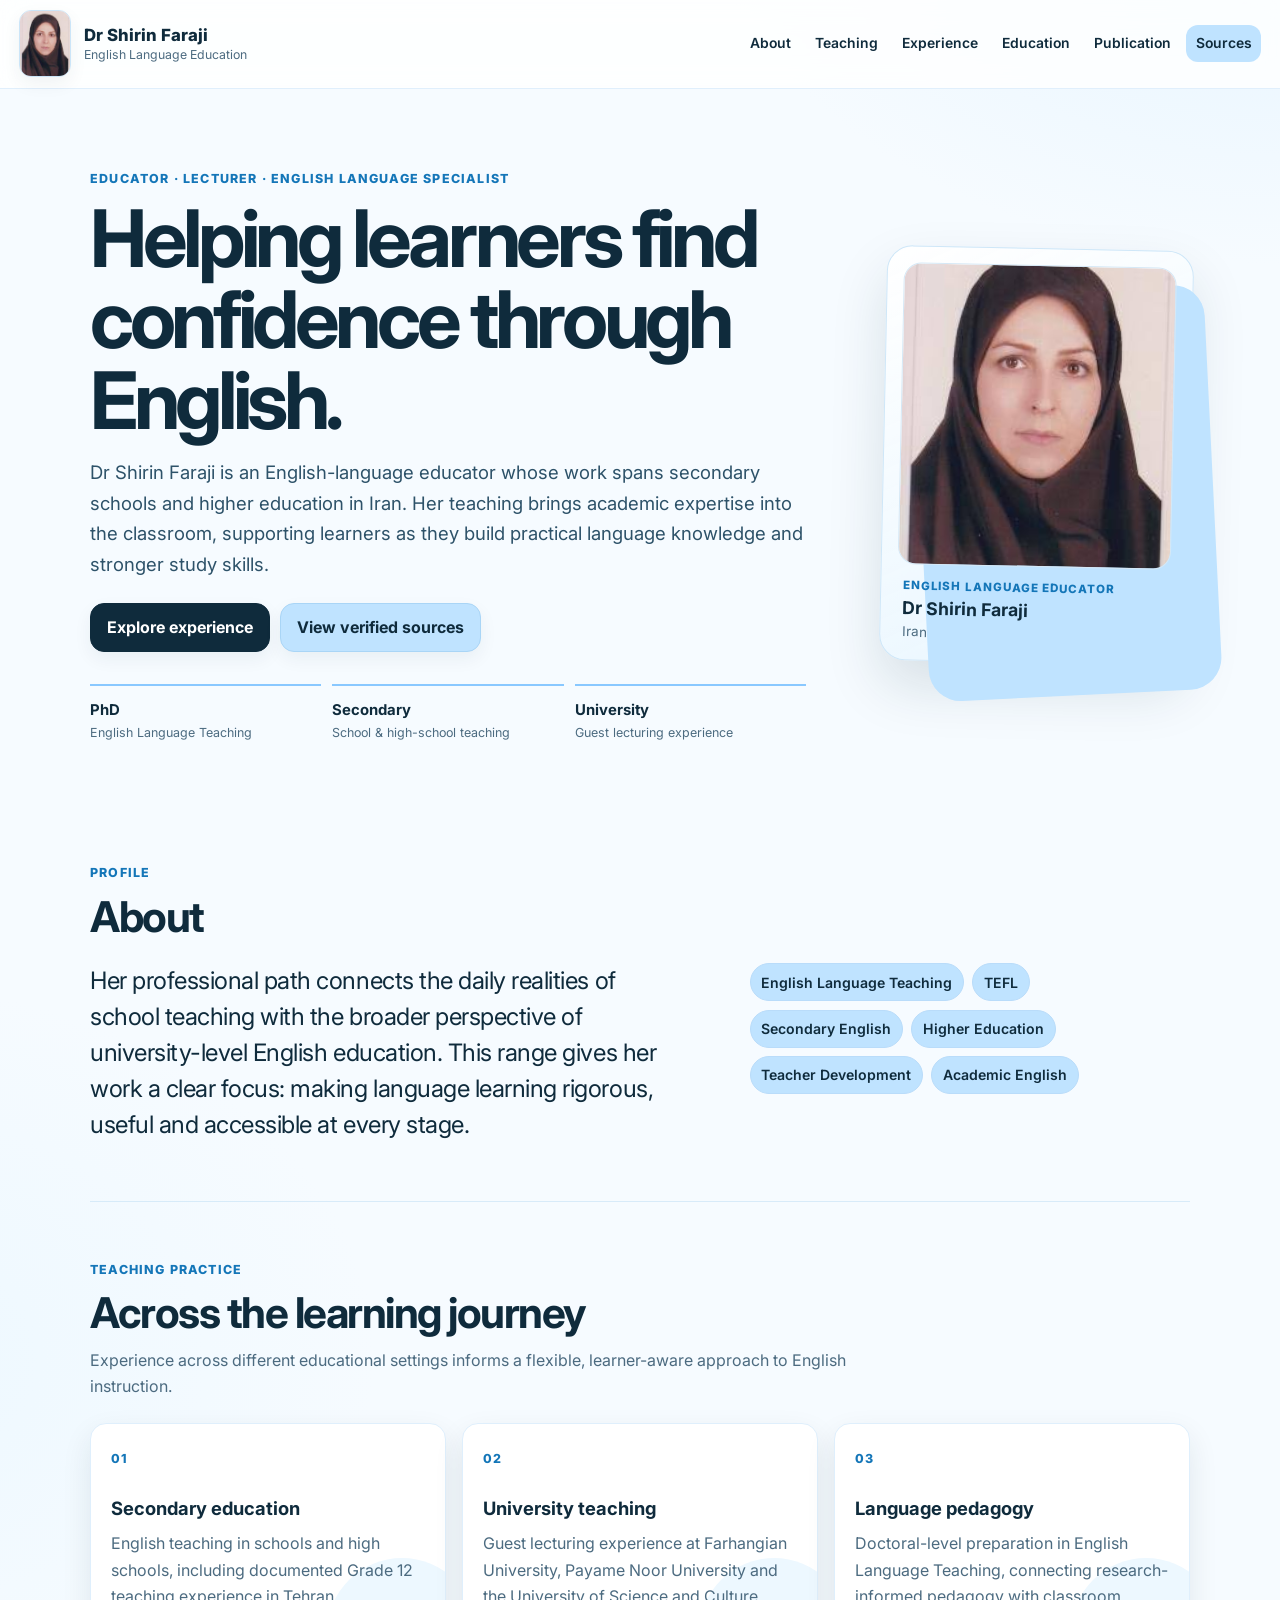
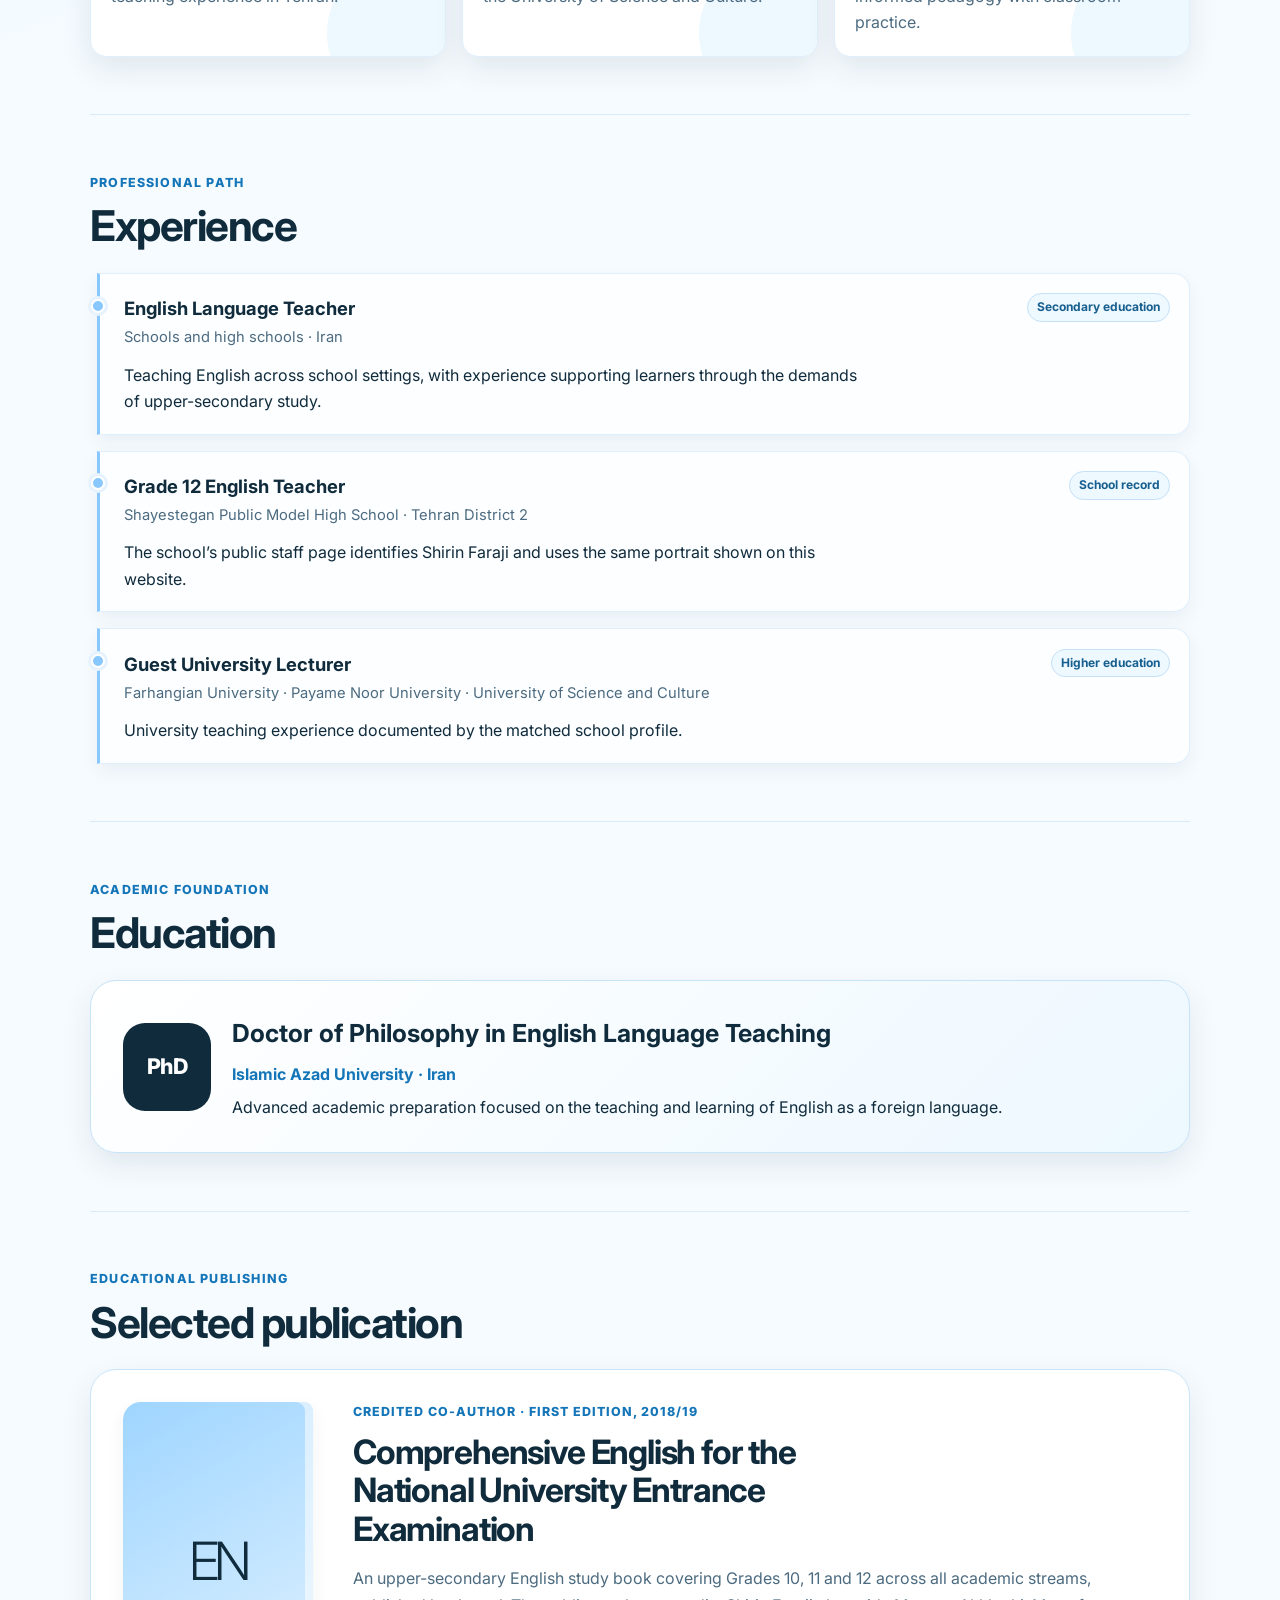
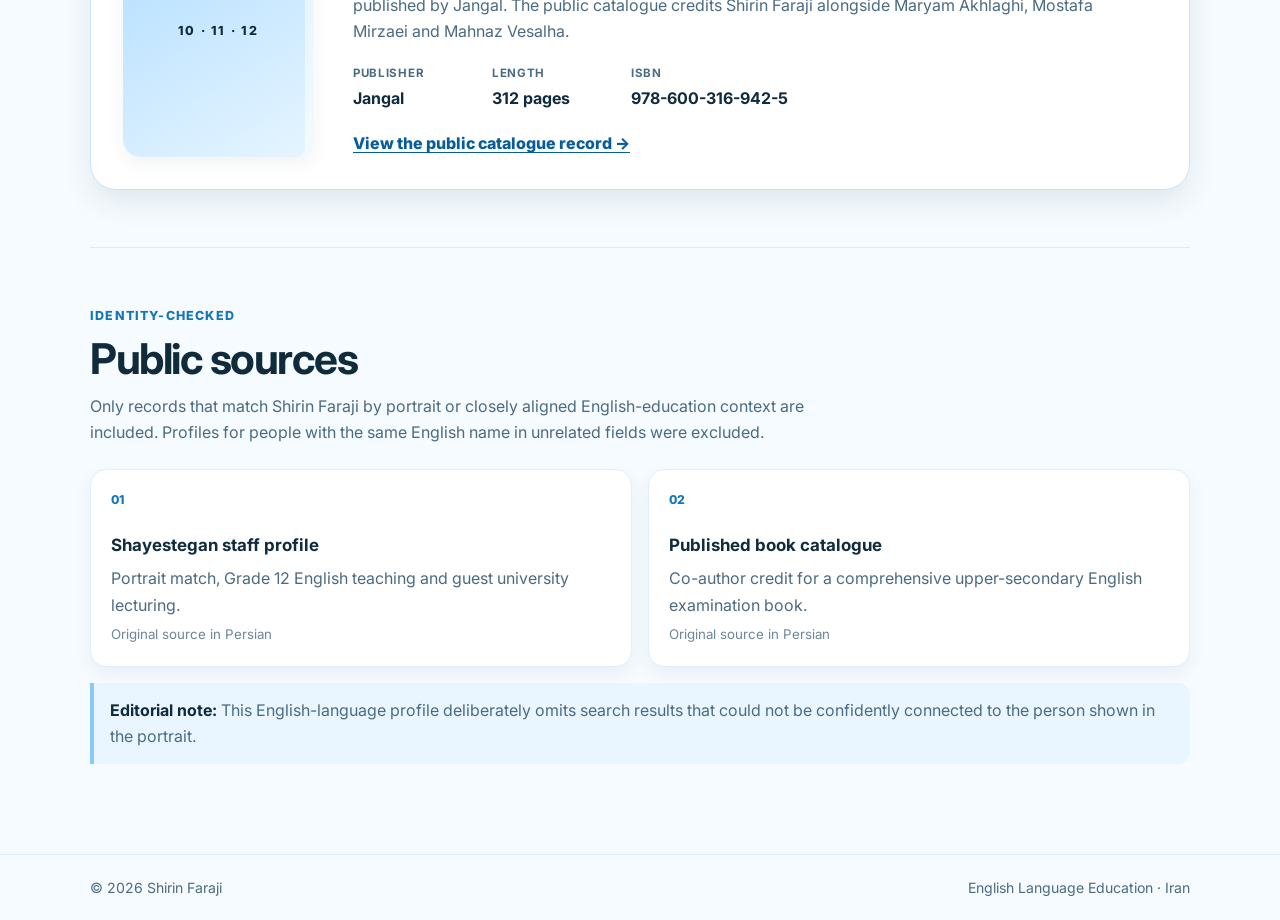
==== index.html @ ba1f951a "Launch Shirin Faraji profile" ====
<!doctype html>
<html lang="en">
<head>
  <meta charset="utf-8">
  <meta name="viewport" content="width=device-width, initial-scale=1">
  <title>Dr Shirin Faraji | English Language Education</title>
  <meta name="description" content="Professional profile of Dr Shirin Faraji, an English-language educator with experience across Iranian secondary schools and universities.">
  <meta name="author" content="Shirin Faraji">
  <meta name="robots" content="index,follow,max-image-preview:large,max-snippet:-1">
  <meta name="theme-color" content="#d7ecff">
  <link rel="canonical" href="https://madvidd.github.io/shirin-faraji/">
  <link rel="icon" href="assets/favicon.svg" type="image/svg+xml">
  <link rel="preconnect" href="https://fonts.googleapis.com">
  <link rel="preconnect" href="https://fonts.gstatic.com" crossorigin>
  <link href="https://fonts.googleapis.com/css2?family=Inter:wght@300;400;600;700;800&amp;display=swap" rel="stylesheet">
  <link rel="stylesheet" href="styles.css">

  <meta property="og:type" content="profile">
  <meta property="og:site_name" content="Shirin Faraji">
  <meta property="og:title" content="Dr Shirin Faraji | English Language Education">
  <meta property="og:description" content="English-language educator, secondary-school teacher and university lecturer in Iran.">
  <meta property="og:url" content="https://madvidd.github.io/shirin-faraji/">
  <meta property="og:image" content="https://madvidd.github.io/shirin-faraji/assets/shirin-faraji.png">
  <meta property="og:image:alt" content="Portrait of Dr Shirin Faraji">
  <meta property="profile:first_name" content="Shirin">
  <meta property="profile:last_name" content="Faraji">
  <meta name="twitter:card" content="summary">
  <meta name="twitter:title" content="Dr Shirin Faraji | English Language Education">
  <meta name="twitter:description" content="A professional profile focused on English teaching across secondary and higher education.">
  <meta name="twitter:image" content="https://madvidd.github.io/shirin-faraji/assets/shirin-faraji.png">

  <script type="application/ld+json">
  {
    "@context": "https://schema.org",
    "@graph": [
      {
        "@type": "WebSite",
        "@id": "https://madvidd.github.io/shirin-faraji/#website",
        "url": "https://madvidd.github.io/shirin-faraji/",
        "name": "Shirin Faraji",
        "inLanguage": "en",
        "publisher": {"@id": "https://madvidd.github.io/shirin-faraji/#person"}
      },
      {
        "@type": "ProfilePage",
        "@id": "https://madvidd.github.io/shirin-faraji/#profile-page",
        "url": "https://madvidd.github.io/shirin-faraji/",
        "name": "Dr Shirin Faraji — English Language Education",
        "dateModified": "2026-08-08",
        "isPartOf": {"@id": "https://madvidd.github.io/shirin-faraji/#website"},
        "mainEntity": {"@id": "https://madvidd.github.io/shirin-faraji/#person"}
      },
      {
        "@type": "Person",
        "@id": "https://madvidd.github.io/shirin-faraji/#person",
        "name": "Shirin Faraji",
        "honorificPrefix": "Dr",
        "url": "https://madvidd.github.io/shirin-faraji/",
        "image": "https://madvidd.github.io/shirin-faraji/assets/shirin-faraji.png",
        "description": "English-language educator with experience in Iranian secondary schools and universities.",
        "jobTitle": ["English Language Educator", "University Lecturer"],
        "hasCredential": {
          "@type": "EducationalOccupationalCredential",
          "credentialCategory": "Doctoral degree",
          "name": "PhD in English Language Teaching",
          "recognizedBy": {"@type": "CollegeOrUniversity", "name": "Islamic Azad University"}
        },
        "knowsAbout": ["English Language Teaching", "TEFL", "Secondary English Education", "Teacher Education"]
      }
    ]
  }
  </script>
</head>
<body>
  <a class="skip-link" href="#main-content">Skip to main content</a>

  <header class="site-header">
    <div class="container header-inner">
      <a class="brand" href="#top" aria-label="Shirin Faraji — back to top">
        <img class="avatar" src="assets/shirin-faraji.png" alt="" width="52" height="67">
        <span class="brand-text">
          <strong>Dr Shirin Faraji</strong>
          <span>English Language Education</span>
        </span>
      </a>
      <nav class="nav" aria-label="Primary navigation">
        <a href="#about">About</a>
        <a href="#teaching">Teaching</a>
        <a href="#experience">Experience</a>
        <a href="#education">Education</a>
        <a href="#publication">Publication</a>
        <a href="#sources">Sources</a>
      </nav>
    </div>
  </header>

  <main id="main-content">
    <div id="top"></div>

    <section class="hero container" aria-labelledby="hero-title">
      <div class="hero-copy">
        <p class="eyebrow">Educator · Lecturer · English Language Specialist</p>
        <h1 id="hero-title">Helping learners find confidence through English.</h1>
        <p class="hero-lead">Dr Shirin Faraji is an English-language educator whose work spans secondary schools and higher education in Iran. Her teaching brings academic expertise into the classroom, supporting learners as they build practical language knowledge and stronger study skills.</p>
        <div class="hero-actions">
          <a class="btn" href="#experience">Explore experience</a>
          <a class="btn ghost" href="#sources">View verified sources</a>
        </div>
        <ul class="hero-highlights" aria-label="Profile highlights">
          <li><strong>PhD</strong><span>English Language Teaching</span></li>
          <li><strong>Secondary</strong><span>School &amp; high-school teaching</span></li>
          <li><strong>University</strong><span>Guest lecturing experience</span></li>
        </ul>
      </div>

      <figure class="portrait-card">
        <div class="portrait-frame">
          <img src="assets/shirin-faraji.png" alt="Portrait of Dr Shirin Faraji" width="218" height="300" fetchpriority="high">
        </div>
        <figcaption>
          <span class="portrait-kicker">English Language Educator</span>
          <strong>Dr Shirin Faraji</strong>
          <span>Iran</span>
        </figcaption>
      </figure>
    </section>

    <section id="about" class="section container">
      <div class="section-heading">
        <p class="eyebrow">Profile</p>
        <h2>About</h2>
      </div>
      <div class="about-layout">
        <p class="intro">Her professional path connects the daily realities of school teaching with the broader perspective of university-level English education. This range gives her work a clear focus: making language learning rigorous, useful and accessible at every stage.</p>
        <ul class="tags" aria-label="Areas of expertise">
          <li>English Language Teaching</li>
          <li>TEFL</li>
          <li>Secondary English</li>
          <li>Higher Education</li>
          <li>Teacher Development</li>
          <li>Academic English</li>
        </ul>
      </div>
    </section>

    <section id="teaching" class="section container">
      <div class="section-heading">
        <p class="eyebrow">Teaching practice</p>
        <h2>Across the learning journey</h2>
        <p>Experience across different educational settings informs a flexible, learner-aware approach to English instruction.</p>
      </div>
      <div class="grid teaching-grid">
        <article class="card feature-card">
          <span class="card-number">01</span>
          <h3>Secondary education</h3>
          <p>English teaching in schools and high schools, including documented Grade 12 teaching experience in Tehran.</p>
        </article>
        <article class="card feature-card">
          <span class="card-number">02</span>
          <h3>University teaching</h3>
          <p>Guest lecturing experience at Farhangian University, Payame Noor University and the University of Science and Culture.</p>
        </article>
        <article class="card feature-card">
          <span class="card-number">03</span>
          <h3>Language pedagogy</h3>
          <p>Doctoral-level preparation in English Language Teaching, connecting research-informed pedagogy with classroom practice.</p>
        </article>
      </div>
    </section>

    <section id="experience" class="section container">
      <div class="section-heading">
        <p class="eyebrow">Professional path</p>
        <h2>Experience</h2>
      </div>
      <div class="timeline">
        <article class="timeline-item">
          <div class="timeline-marker" aria-hidden="true"></div>
          <header>
            <div>
              <h3>English Language Teacher</h3>
              <p>Schools and high schools · Iran</p>
            </div>
            <span class="role-type">Secondary education</span>
          </header>
          <p>Teaching English across school settings, with experience supporting learners through the demands of upper-secondary study.</p>
        </article>
        <article class="timeline-item">
          <div class="timeline-marker" aria-hidden="true"></div>
          <header>
            <div>
              <h3>Grade 12 English Teacher</h3>
              <p>Shayestegan Public Model High School · Tehran District 2</p>
            </div>
            <a class="source-pill" href="http://www.shayesteganm2.ir/Default.aspx?PageId=201" target="_blank" rel="noopener">School record</a>
          </header>
          <p>The school’s public staff page identifies Shirin Faraji and uses the same portrait shown on this website.</p>
        </article>
        <article class="timeline-item">
          <div class="timeline-marker" aria-hidden="true"></div>
          <header>
            <div>
              <h3>Guest University Lecturer</h3>
              <p>Farhangian University · Payame Noor University · University of Science and Culture</p>
            </div>
            <span class="role-type">Higher education</span>
          </header>
          <p>University teaching experience documented by the matched school profile.</p>
        </article>
      </div>
    </section>

    <section id="education" class="section container">
      <div class="section-heading">
        <p class="eyebrow">Academic foundation</p>
        <h2>Education</h2>
      </div>
      <article class="education-card">
        <div class="degree-mark" aria-hidden="true">PhD</div>
        <div>
          <h3>Doctor of Philosophy in English Language Teaching</h3>
          <p class="institution">Islamic Azad University · Iran</p>
          <p>Advanced academic preparation focused on the teaching and learning of English as a foreign language.</p>
        </div>
      </article>
    </section>

    <section id="publication" class="section container">
      <div class="section-heading">
        <p class="eyebrow">Educational publishing</p>
        <h2>Selected publication</h2>
      </div>
      <article class="publication-card">
        <div class="book-mark" aria-hidden="true">
          <span>EN</span>
          <small>10 · 11 · 12</small>
        </div>
        <div class="publication-copy">
          <p class="publication-label">Credited co-author · First edition, 2018/19</p>
          <h3>Comprehensive English for the National University Entrance Examination</h3>
          <p>An upper-secondary English study book covering Grades 10, 11 and 12 across all academic streams, published by Jangal. The public catalogue credits Shirin Faraji alongside Maryam Akhlaghi, Mostafa Mirzaei and Mahnaz Vesalha.</p>
          <dl class="book-meta">
            <div><dt>Publisher</dt><dd>Jangal</dd></div>
            <div><dt>Length</dt><dd>312 pages</dd></div>
            <div><dt>ISBN</dt><dd>978-600-316-942-5</dd></div>
          </dl>
          <a class="text-link" href="https://mahdroo.ir/shop/product/book-1552744-sw749h" target="_blank" rel="noopener">View the public catalogue record <span aria-hidden="true">→</span></a>
        </div>
      </article>
    </section>

    <section id="sources" class="section container">
      <div class="section-heading">
        <p class="eyebrow">Identity-checked</p>
        <h2>Public sources</h2>
        <p>Only records that match Shirin Faraji by portrait or closely aligned English-education context are included. Profiles for people with the same English name in unrelated fields were excluded.</p>
      </div>
      <div class="grid source-grid">
        <a class="source-card" href="http://www.shayesteganm2.ir/Default.aspx?PageId=201" target="_blank" rel="noopener">
          <span class="source-index">01</span>
          <strong>Shayestegan staff profile</strong>
          <span>Portrait match, Grade 12 English teaching and guest university lecturing.</span>
          <small>Original source in Persian</small>
        </a>
        <a class="source-card" href="https://mahdroo.ir/shop/product/book-1552744-sw749h" target="_blank" rel="noopener">
          <span class="source-index">02</span>
          <strong>Published book catalogue</strong>
          <span>Co-author credit for a comprehensive upper-secondary English examination book.</span>
          <small>Original source in Persian</small>
        </a>
      </div>
      <p class="verification-note"><strong>Editorial note:</strong> This English-language profile deliberately omits search results that could not be confidently connected to the person shown in the portrait.</p>
    </section>
  </main>

  <footer class="site-footer">
    <div class="container footer-inner">
      <p>© 2026 Shirin Faraji</p>
      <p>English Language Education · Iran</p>
    </div>
  </footer>

  <button id="backToTop" type="button" aria-label="Back to top">↑</button>
  <script src="script.js" defer></script>
</body>
</html>
---- styles.css ----
:root {
  --bg: #f6fbff;
  --surface: #ffffff;
  --surface-soft: #f1f8fe;
  --ink: #0f2b3c;
  --muted: #4c6b80;
  --brand: #bfe3ff;
  --brand-strong: #89c8ff;
  --brand-deep: #1476b8;
  --line: #dfeffc;
  --ring: rgba(137, 200, 255, 0.62);
  --shadow: 0 12px 30px rgba(15, 43, 60, 0.09);
  --shadow-soft: 0 7px 18px rgba(15, 43, 60, 0.06);
  --radius: 16px;
  --radius-large: 26px;
}

* { box-sizing: border-box; }

html {
  margin: 0;
  padding: 0;
  overflow-x: hidden;
  scroll-behavior: smooth;
  scroll-padding-top: 110px;
}

body {
  margin: 0;
  color: var(--ink);
  background:
    radial-gradient(900px 650px at 100% -4%, #e2f3ff 0%, transparent 66%),
    radial-gradient(700px 520px at -10% 33%, #edf8ff 0%, transparent 72%),
    var(--bg);
  font-family: Inter, ui-sans-serif, system-ui, -apple-system, BlinkMacSystemFont, "Segoe UI", sans-serif;
  font-size: 16px;
  line-height: 1.65;
  overflow-x: hidden;
}

img { max-width: 100%; }
a { color: inherit; }

.container {
  width: min(1100px, calc(100% - 2.4rem));
  margin-inline: auto;
}

.skip-link {
  position: fixed;
  z-index: 1000;
  top: 1rem;
  left: 1rem;
  padding: 0.7rem 1rem;
  border-radius: 10px;
  color: #fff;
  background: var(--ink);
  text-decoration: none;
  transform: translateY(-180%);
  transition: transform 180ms ease;
}

.skip-link:focus { transform: translateY(0); }

.site-header {
  position: sticky;
  z-index: 50;
  top: 0;
  border-bottom: 1px solid rgba(223, 239, 252, 0.95);
  background: rgba(255, 255, 255, 0.82);
  backdrop-filter: saturate(1.2) blur(14px);
}

.header-inner {
  display: flex;
  align-items: center;
  justify-content: space-between;
  gap: 1.25rem;
  width: min(1320px, calc(100% - 2.4rem));
  padding-block: 0.65rem;
}

.brand {
  display: flex;
  flex: 0 1 auto;
  align-items: center;
  gap: 0.8rem;
  min-width: 0;
  text-decoration: none;
}

.avatar {
  width: 52px;
  height: 67px;
  flex: 0 0 auto;
  border: 1px solid #cbe5f8;
  border-radius: 12px;
  background: var(--brand);
  box-shadow: var(--shadow-soft);
  object-fit: cover;
}

.brand-text {
  display: flex;
  flex-direction: column;
  line-height: 1.28;
}

.brand-text strong { font-size: 1.05rem; font-weight: 800; }
.brand-text span { color: var(--muted); font-size: 0.77rem; }

.nav {
  display: flex;
  flex: 1 1 auto;
  flex-wrap: wrap;
  align-items: center;
  justify-content: flex-end;
  gap: 0.35rem;
  min-width: 0;
}

.nav a {
  padding: 0.44rem 0.58rem;
  border-radius: 12px;
  font-size: 0.87rem;
  font-weight: 600;
  text-decoration: none;
  white-space: nowrap;
}

.nav a:hover,
.nav a[aria-current="true"] { background: var(--brand); }

.hero {
  display: grid;
  grid-template-columns: minmax(0, 1.4fr) minmax(280px, 0.6fr);
  align-items: center;
  gap: clamp(2rem, 6vw, 5.5rem);
  min-height: 650px;
  padding-block: 5rem 4rem;
}

.hero-copy { min-width: 0; }

.eyebrow {
  margin: 0 0 0.55rem;
  color: var(--brand-deep);
  font-size: 0.78rem;
  font-weight: 800;
  letter-spacing: 0.095em;
  text-transform: uppercase;
}

.hero h1 {
  max-width: 16ch;
  margin: 0 0 1rem;
  font-size: clamp(2.45rem, 6.2vw, 5rem);
  line-height: 1.02;
  letter-spacing: -0.055em;
}

.hero-lead {
  max-width: 66ch;
  margin: 0;
  color: #2d5269;
  font-size: clamp(1.03rem, 1.6vw, 1.16rem);
}

.hero-actions {
  display: flex;
  flex-wrap: wrap;
  gap: 0.65rem;
  margin-top: 1.45rem;
}

.btn {
  display: inline-flex;
  align-items: center;
  justify-content: center;
  min-height: 46px;
  padding: 0.65rem 1rem;
  border: 1px solid var(--ink);
  border-radius: 14px;
  color: #fff;
  background: var(--ink);
  box-shadow: var(--shadow-soft);
  font-weight: 700;
  text-decoration: none;
  transition: transform 160ms ease, filter 160ms ease;
}

.btn.ghost {
  border-color: #a9d5f6;
  color: var(--ink);
  background: var(--brand);
}

.btn:hover { filter: brightness(0.97); transform: translateY(-1px); }

.hero-highlights {
  display: grid;
  grid-template-columns: repeat(3, minmax(0, 1fr));
  gap: 0.7rem;
  max-width: 720px;
  margin: 2rem 0 0;
  padding: 0;
  list-style: none;
}

.hero-highlights li {
  min-width: 0;
  padding-top: 0.75rem;
  border-top: 2px solid var(--brand-strong);
}

.hero-highlights strong,
.hero-highlights span { display: block; }
.hero-highlights strong { font-size: 0.93rem; }
.hero-highlights span { margin-top: 0.12rem; color: var(--muted); font-size: 0.78rem; line-height: 1.4; }

.portrait-card {
  position: relative;
  margin: 0;
  padding: 1rem;
  border: 1px solid #cfe7f8;
  border-radius: var(--radius-large);
  background: linear-gradient(155deg, rgba(255, 255, 255, 0.96), rgba(230, 245, 255, 0.86));
  box-shadow: 0 26px 55px rgba(15, 43, 60, 0.13);
  max-width: 100%;
  transform: rotate(1.2deg);
}

.portrait-card::before {
  position: absolute;
  z-index: -1;
  inset: 10% -8% -8% 12%;
  border-radius: 32px;
  background: var(--brand);
  content: "";
  transform: rotate(-4deg);
}

.portrait-frame {
  overflow: hidden;
  border: 1px solid #d5e8f6;
  border-radius: 18px;
  background: #f5f8fa;
}

.portrait-frame img {
  display: block;
  width: 100%;
  aspect-ratio: 218 / 300;
  object-fit: cover;
}

.portrait-card figcaption {
  display: flex;
  flex-direction: column;
  padding: 0.9rem 0.35rem 0.2rem;
  line-height: 1.35;
}

.portrait-card figcaption strong { margin: 0.14rem 0; font-size: 1.1rem; }
.portrait-card figcaption > span:last-child { color: var(--muted); font-size: 0.84rem; }
.portrait-kicker { color: var(--brand-deep); font-size: 0.72rem; font-weight: 800; letter-spacing: 0.08em; text-transform: uppercase; }

.section { padding-block: 3.6rem; }
.section + .section { border-top: 1px solid rgba(207, 231, 248, 0.76); }

.section-heading { max-width: 760px; margin-bottom: 1.45rem; }
.section-heading h2 { margin: 0; font-size: clamp(1.8rem, 3.5vw, 2.65rem); line-height: 1.12; letter-spacing: -0.035em; }
.section-heading > p:last-child:not(.eyebrow) { margin: 0.65rem 0 0; color: var(--muted); }

.about-layout {
  display: grid;
  grid-template-columns: minmax(0, 1.15fr) minmax(280px, 0.85fr);
  align-items: start;
  gap: clamp(1.5rem, 5vw, 4rem);
}

.intro { margin: 0; font-size: clamp(1.15rem, 2.2vw, 1.5rem); line-height: 1.5; letter-spacing: -0.02em; }

.tags {
  display: flex;
  flex-wrap: wrap;
  gap: 0.52rem;
  margin: 0;
  padding: 0;
  list-style: none;
}

.tags li {
  padding: 0.4rem 0.67rem;
  border: 1px solid #b9dcfa;
  border-radius: 999px;
  background: var(--brand);
  font-size: 0.88rem;
  font-weight: 600;
}

.grid { display: grid; gap: 1rem; }
.teaching-grid { grid-template-columns: repeat(3, minmax(0, 1fr)); }

.card {
  min-width: 0;
  padding: 1.25rem;
  border: 1px solid var(--line);
  border-radius: var(--radius);
  background: var(--surface);
  box-shadow: var(--shadow);
}

.feature-card { position: relative; overflow: hidden; min-height: 220px; }
.feature-card::after {
  position: absolute;
  right: -32px;
  bottom: -52px;
  width: 150px;
  height: 150px;
  border-radius: 50%;
  background: #edf8ff;
  content: "";
}

.card-number { color: var(--brand-deep); font-size: 0.78rem; font-weight: 800; letter-spacing: 0.08em; }
.card h3 { position: relative; z-index: 1; margin: 1.4rem 0 0.45rem; font-size: 1.15rem; }
.card p { position: relative; z-index: 1; margin: 0; color: var(--muted); }

.timeline { display: grid; gap: 1rem; }

.timeline-item {
  position: relative;
  margin-left: 7px;
  padding: 1.2rem 1.2rem 1.2rem 1.5rem;
  border: 1px solid var(--line);
  border-left: 3px solid var(--brand-strong);
  border-radius: 0 var(--radius) var(--radius) 0;
  background: rgba(255, 255, 255, 0.8);
  box-shadow: var(--shadow-soft);
}

.timeline-marker {
  position: absolute;
  top: 1.55rem;
  left: -9px;
  width: 14px;
  height: 14px;
  border: 2px solid #fff;
  border-radius: 50%;
  background: var(--brand-strong);
  box-shadow: 0 0 0 3px #e6f3ff;
}

.timeline-item header {
  display: flex;
  align-items: flex-start;
  justify-content: space-between;
  gap: 1rem;
}

.timeline-item h3 { margin: 0; font-size: 1.15rem; }
.timeline-item header p { margin: 0.12rem 0 0; color: var(--muted); font-size: 0.92rem; }
.timeline-item > p { max-width: 74ch; margin: 0.75rem 0 0; }
.role-type,
.source-pill {
  flex: 0 0 auto;
  padding: 0.33rem 0.56rem;
  border: 1px solid #c4e1f8;
  border-radius: 999px;
  color: #175f8f;
  background: #eef8ff;
  font-size: 0.75rem;
  font-weight: 700;
  line-height: 1.35;
  text-decoration: none;
}
.source-pill:hover { background: var(--brand); }

.education-card {
  display: grid;
  grid-template-columns: auto minmax(0, 1fr);
  align-items: center;
  gap: 1.3rem;
  padding: clamp(1.2rem, 3vw, 2rem);
  border: 1px solid #c7e3f8;
  border-radius: var(--radius-large);
  background: linear-gradient(135deg, #fff 0%, #edf8ff 100%);
  box-shadow: var(--shadow);
}

.degree-mark {
  display: grid;
  width: 88px;
  height: 88px;
  place-items: center;
  border-radius: 22px;
  color: #fff;
  background: var(--ink);
  font-size: 1.35rem;
  font-weight: 800;
  letter-spacing: -0.04em;
}

.education-card h3 { margin: 0; font-size: clamp(1.2rem, 2.5vw, 1.55rem); }
.education-card p { margin: 0.42rem 0 0; }
.education-card .institution { color: var(--brand-deep); font-weight: 700; }

.publication-card {
  display: grid;
  grid-template-columns: 190px minmax(0, 1fr);
  gap: clamp(1.25rem, 4vw, 2.5rem);
  padding: clamp(1.2rem, 3vw, 2rem);
  border: 1px solid #c9e5f9;
  border-radius: var(--radius-large);
  background: var(--surface);
  box-shadow: var(--shadow);
}

.book-mark {
  display: flex;
  min-height: 250px;
  flex-direction: column;
  align-items: center;
  justify-content: center;
  border-radius: 18px 9px 9px 18px;
  color: var(--ink);
  background: linear-gradient(150deg, #9fd5ff, #e6f5ff);
  box-shadow: inset -8px 0 rgba(255, 255, 255, 0.55), var(--shadow-soft);
}

.book-mark span { font-size: 3.3rem; font-weight: 300; letter-spacing: -0.09em; }
.book-mark small { margin-top: 1rem; font-size: 0.78rem; font-weight: 800; letter-spacing: 0.13em; }

.publication-label { margin: 0; color: var(--brand-deep); font-size: 0.78rem; font-weight: 800; letter-spacing: 0.08em; text-transform: uppercase; }
.publication-copy h3 { max-width: 24ch; margin: 0.6rem 0 0.75rem; font-size: clamp(1.35rem, 3vw, 2.1rem); line-height: 1.16; letter-spacing: -0.035em; }
.publication-copy > p:not(.publication-label) { max-width: 74ch; color: var(--muted); }

.book-meta {
  display: flex;
  flex-wrap: wrap;
  gap: 0.75rem 1.5rem;
  margin: 1.2rem 0;
}

.book-meta div { min-width: 115px; }
.book-meta dt { color: var(--muted); font-size: 0.72rem; font-weight: 700; letter-spacing: 0.06em; text-transform: uppercase; }
.book-meta dd { margin: 0.12rem 0 0; font-weight: 700; }
.text-link { color: #075c9c; font-weight: 800; text-underline-offset: 3px; }

.source-grid { grid-template-columns: repeat(2, minmax(0, 1fr)); }

.source-card {
  display: flex;
  min-height: 190px;
  flex-direction: column;
  gap: 0.35rem;
  padding: 1.25rem;
  border: 1px solid var(--line);
  border-radius: var(--radius);
  background: var(--surface);
  box-shadow: var(--shadow-soft);
  text-decoration: none;
  transition: border-color 160ms ease, transform 160ms ease, background 160ms ease;
}

.source-card:hover { border-color: #b3dafa; background: #f4faff; transform: translateY(-2px); }
.source-index { color: var(--brand-deep); font-size: 0.76rem; font-weight: 800; }
.source-card strong { margin-top: 1rem; font-size: 1.06rem; }
.source-card > span:not(.source-index) { color: var(--muted); }
.source-card small { margin-top: auto; color: #6d8798; }

.verification-note {
  margin: 1rem 0 0;
  padding: 0.9rem 1rem;
  border-left: 4px solid var(--brand-strong);
  border-radius: 0 12px 12px 0;
  color: var(--muted);
  background: #eaf6ff;
}
.verification-note strong { color: var(--ink); }

.site-footer { margin-top: 2rem; border-top: 1px solid var(--line); }
.footer-inner { display: flex; justify-content: space-between; gap: 1rem; padding-block: 1.3rem; color: var(--muted); font-size: 0.88rem; }
.footer-inner p { margin: 0; }

#backToTop {
  position: fixed;
  z-index: 20;
  right: 20px;
  bottom: 20px;
  display: grid;
  width: 44px;
  height: 44px;
  place-items: center;
  border: 0;
  border-radius: 50%;
  color: #fff;
  background: var(--ink);
  box-shadow: var(--shadow);
  cursor: pointer;
  opacity: 0;
  pointer-events: none;
  transform: translateY(8px);
  transition: opacity 180ms ease, transform 180ms ease;
}

#backToTop.show { opacity: 1; pointer-events: auto; transform: translateY(0); }
#backToTop:hover { filter: brightness(0.93); }

a:focus-visible,
button:focus-visible { outline: 3px solid var(--ring); outline-offset: 3px; }

@media (max-width: 960px) {
  .site-header { position: static; }
  .header-inner { align-items: stretch; flex-direction: column; gap: 0.65rem; }
  .brand { align-self: flex-start; }
  .nav { display: grid; grid-template-columns: repeat(6, minmax(0, 1fr)); width: 100%; }
  .nav a { display: flex; align-items: center; justify-content: center; min-height: 42px; text-align: center; }
  .hero { min-height: 0; padding-top: 3.5rem; }
}

@media (max-width: 760px) {
  html { scroll-padding-top: 20px; }
  .container,
  .header-inner { width: min(100% - 2rem, 1100px); }
  .hero { grid-template-columns: minmax(0, 1fr); gap: 2.5rem; padding-block: 3rem; }
  .hero h1 { max-width: 14ch; }
  .portrait-card { width: min(330px, 90%); justify-self: center; transform: rotate(0.8deg); }
  .about-layout,
  .teaching-grid,
  .source-grid { grid-template-columns: minmax(0, 1fr); }
  .timeline-item header { flex-direction: column; gap: 0.65rem; }
  .publication-card { grid-template-columns: minmax(0, 1fr); }
  .book-mark { width: min(220px, 80%); min-height: 280px; justify-self: center; }
  .section { padding-block: 3rem; }
}

@media (max-width: 600px) {
  .brand-text span { display: none; }
  .nav { grid-template-columns: repeat(2, minmax(0, 1fr)); }
  .nav a { font-size: 0.82rem; }
  .hero-actions { align-items: stretch; flex-direction: column; }
  .hero-actions .btn { width: 100%; white-space: normal; }
  .hero-highlights { grid-template-columns: minmax(0, 1fr); }
  .hero-highlights li { display: grid; grid-template-columns: 95px minmax(0, 1fr); gap: 0.5rem; align-items: baseline; }
  .portrait-card { width: min(290px, calc(100% - 1.5rem)); }
  .education-card { grid-template-columns: minmax(0, 1fr); }
  .degree-mark { width: 72px; height: 72px; border-radius: 18px; }
  .footer-inner { align-items: flex-start; flex-direction: column; }
}

@media (prefers-reduced-motion: reduce) {
  html { scroll-behavior: auto; }
  *, *::before, *::after { scroll-behavior: auto !important; transition-duration: 0.01ms !important; }
}
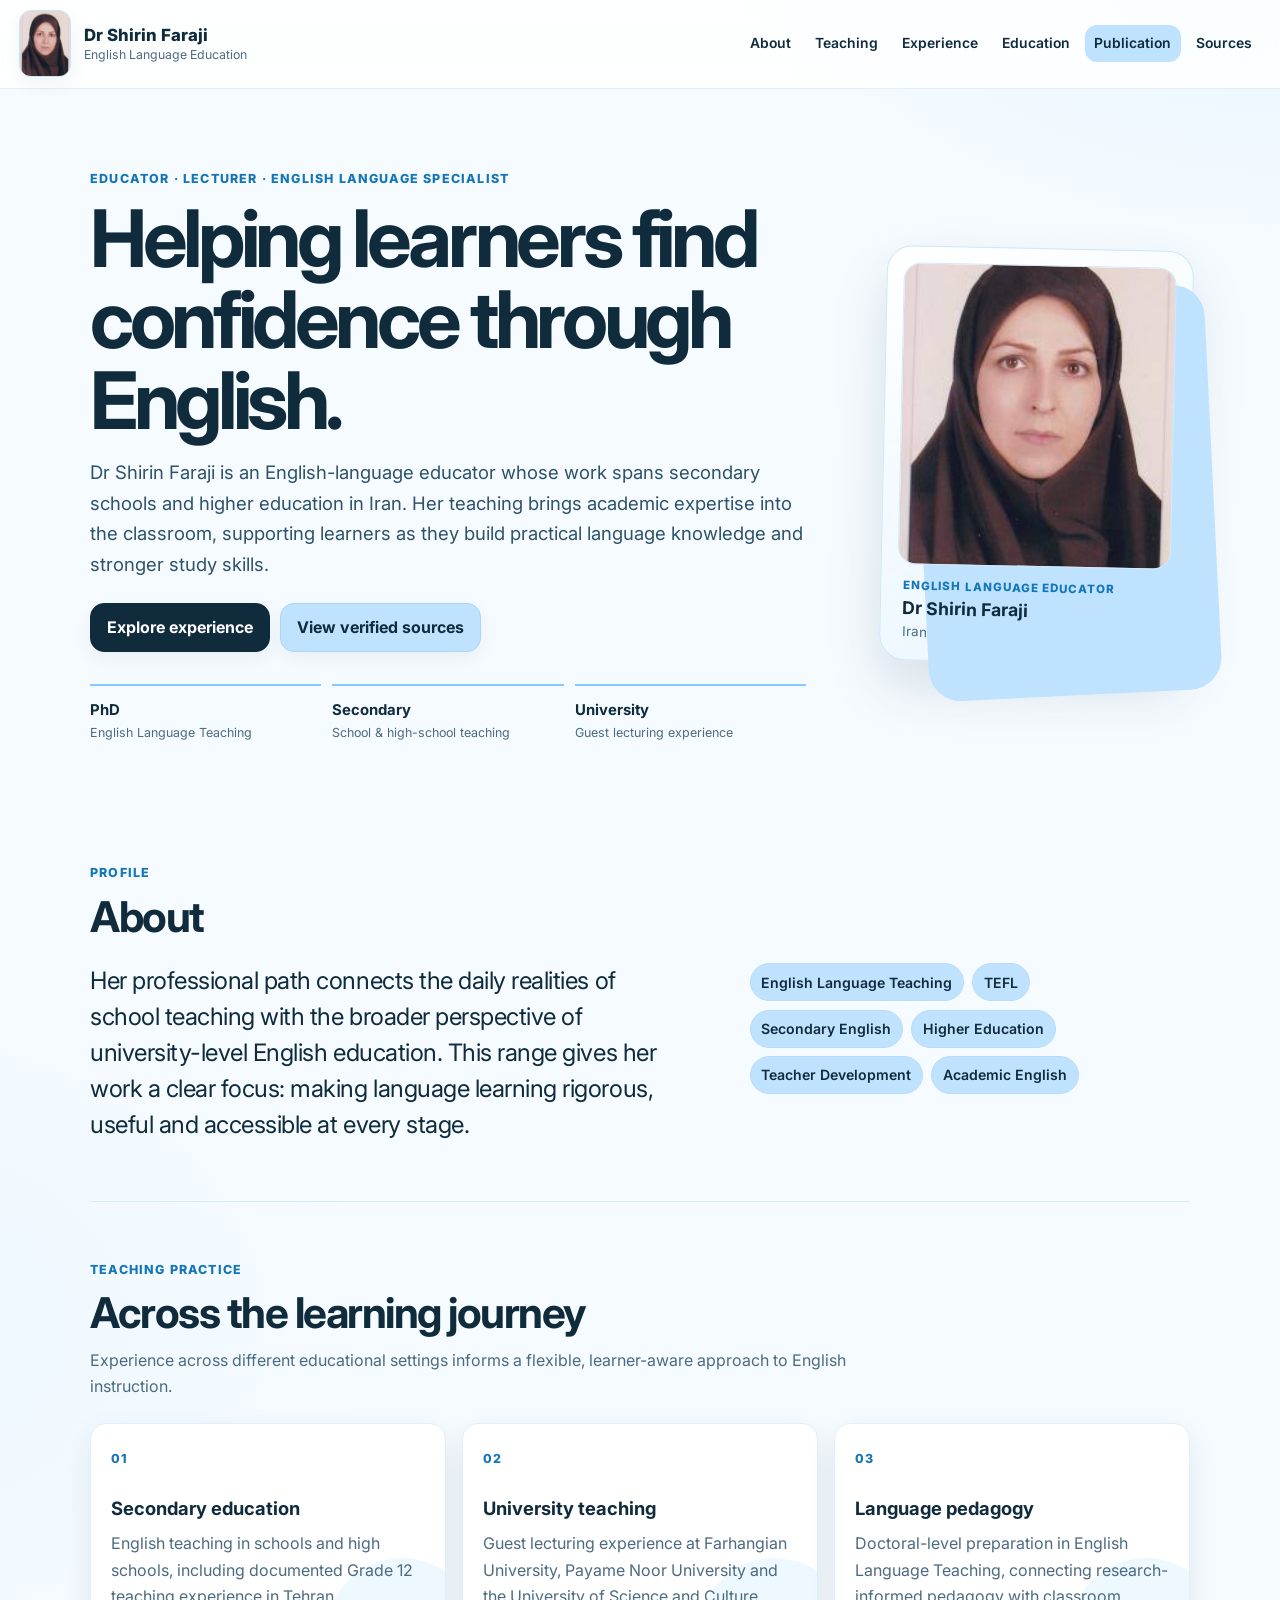
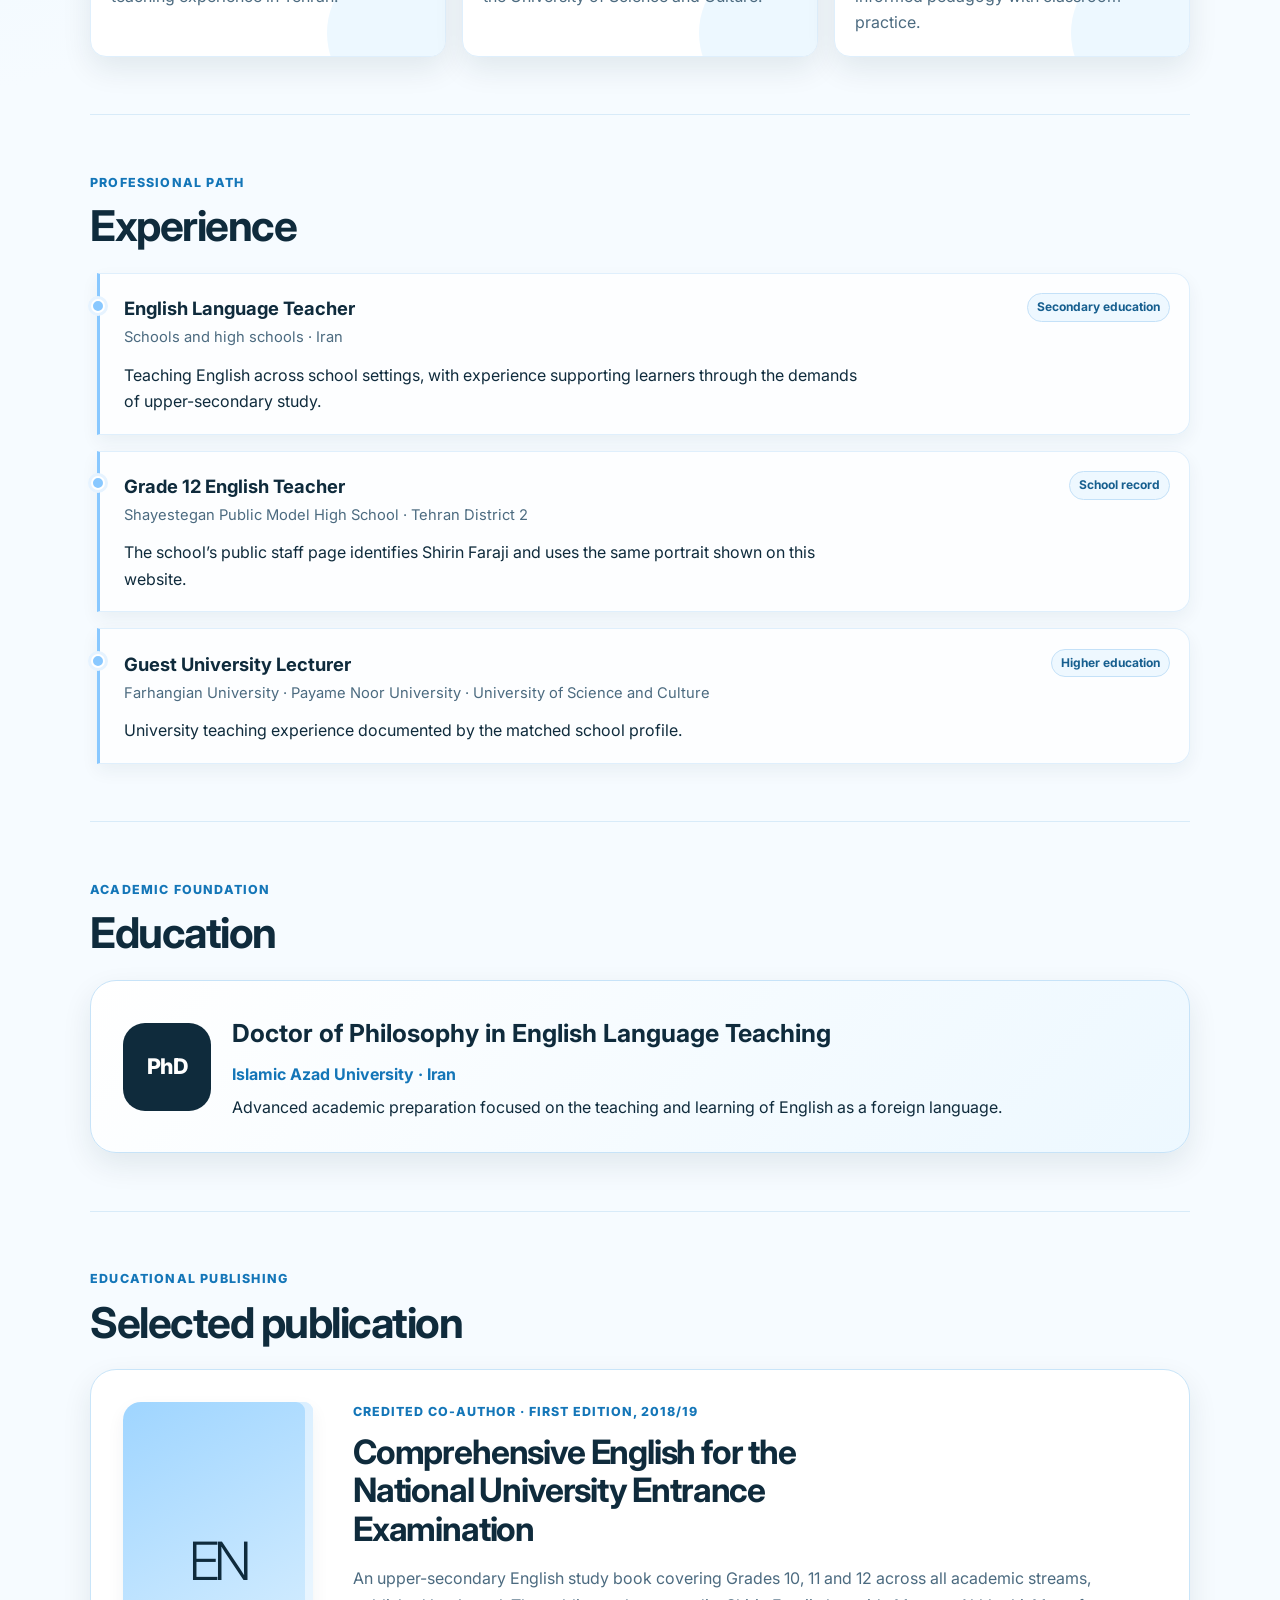
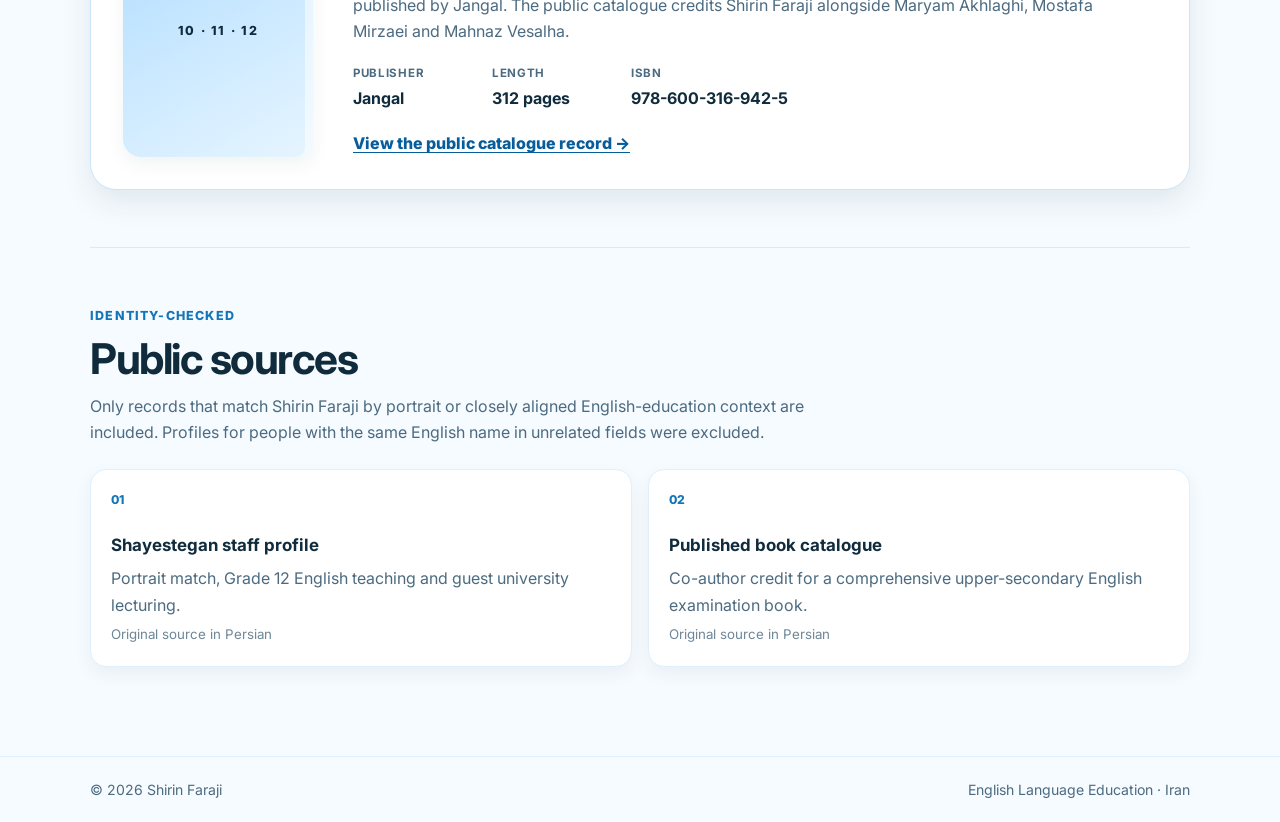
==== commit 720ecb91: "Remove editorial note" ====
--- a/index.html
+++ b/index.html
@@ -269,7 +269,6 @@
           <small>Original source in Persian</small>
         </a>
       </div>
-      <p class="verification-note"><strong>Editorial note:</strong> This English-language profile deliberately omits search results that could not be confidently connected to the person shown in the portrait.</p>
     </section>
   </main>
 
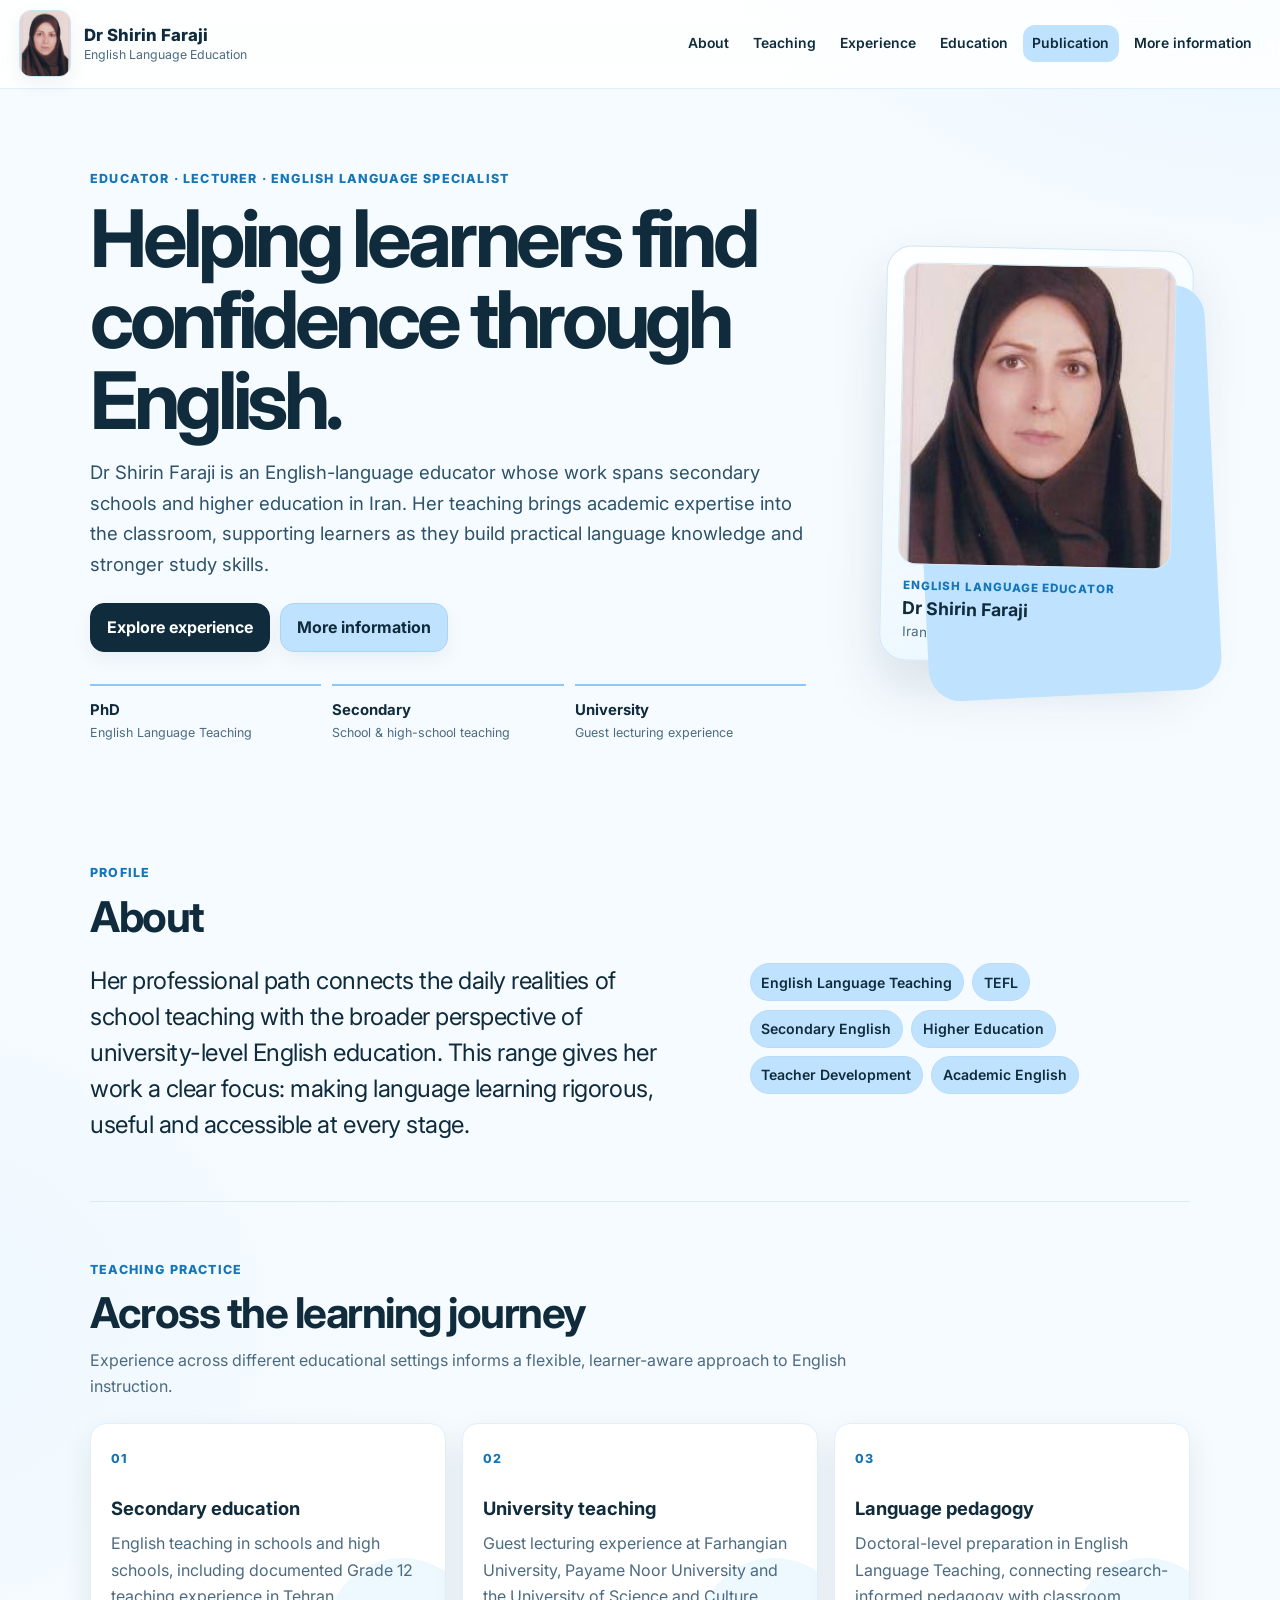
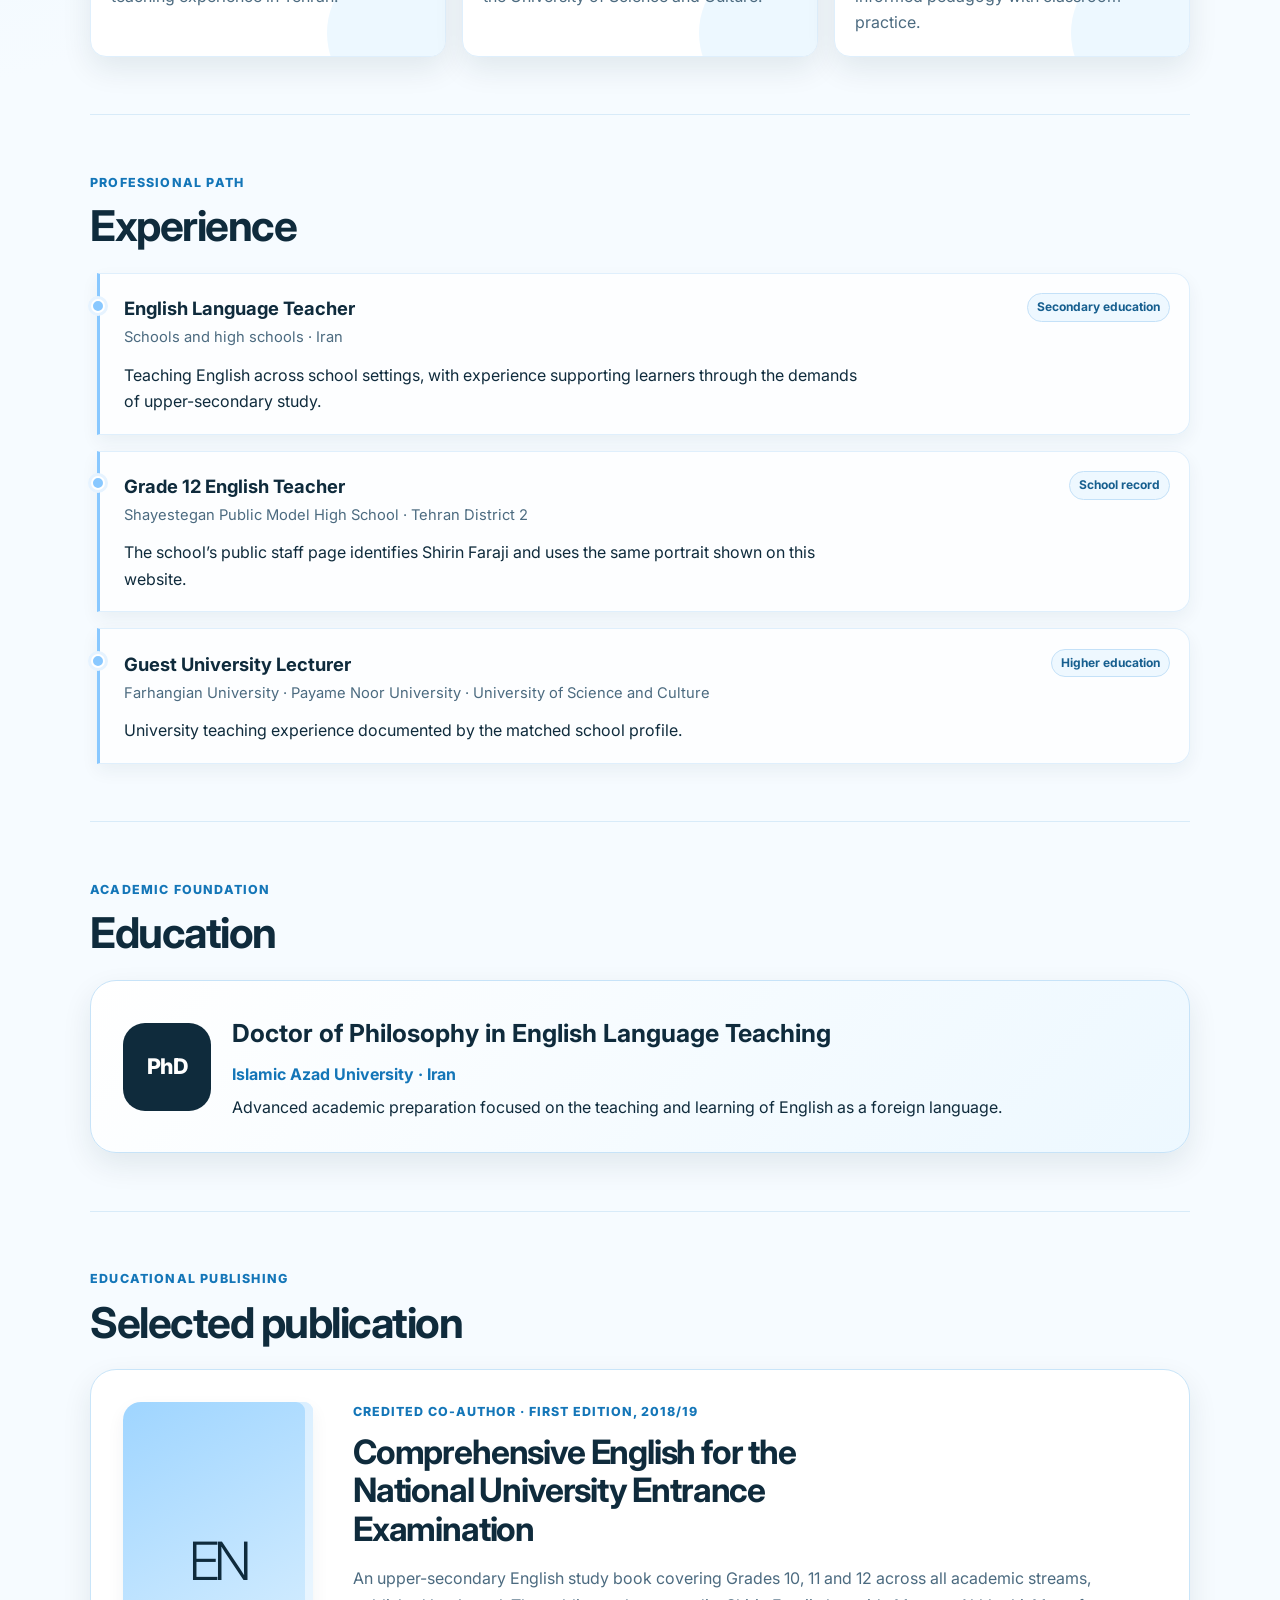
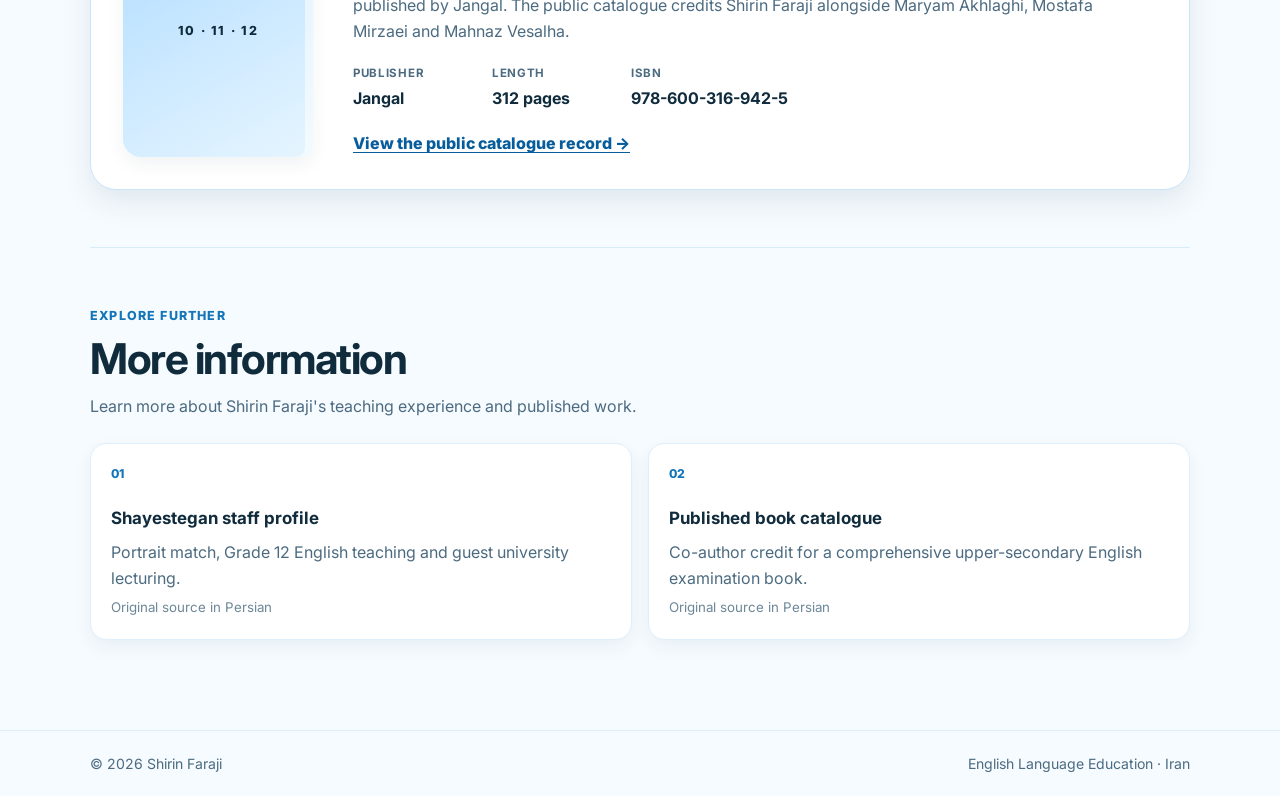
==== commit 71a8a975: "Rename profile links section" ====
--- a/index.html
+++ b/index.html
@@ -89,7 +89,7 @@
         <a href="#experience">Experience</a>
         <a href="#education">Education</a>
         <a href="#publication">Publication</a>
-        <a href="#sources">Sources</a>
+        <a href="#more-information">More information</a>
       </nav>
     </div>
   </header>
@@ -104,7 +104,7 @@
         <p class="hero-lead">Dr Shirin Faraji is an English-language educator whose work spans secondary schools and higher education in Iran. Her teaching brings academic expertise into the classroom, supporting learners as they build practical language knowledge and stronger study skills.</p>
         <div class="hero-actions">
           <a class="btn" href="#experience">Explore experience</a>
-          <a class="btn ghost" href="#sources">View verified sources</a>
+          <a class="btn ghost" href="#more-information">More information</a>
         </div>
         <ul class="hero-highlights" aria-label="Profile highlights">
           <li><strong>PhD</strong><span>English Language Teaching</span></li>
@@ -249,11 +249,11 @@
       </article>
     </section>
 
-    <section id="sources" class="section container">
-      <div class="section-heading">
-        <p class="eyebrow">Identity-checked</p>
-        <h2>Public sources</h2>
-        <p>Only records that match Shirin Faraji by portrait or closely aligned English-education context are included. Profiles for people with the same English name in unrelated fields were excluded.</p>
+    <section id="more-information" class="section container">
+      <div class="section-heading">
+        <p class="eyebrow">Explore further</p>
+        <h2>More information</h2>
+        <p>Learn more about Shirin Faraji's teaching experience and published work.</p>
       </div>
       <div class="grid source-grid">
         <a class="source-card" href="http://www.shayesteganm2.ir/Default.aspx?PageId=201" target="_blank" rel="noopener">
